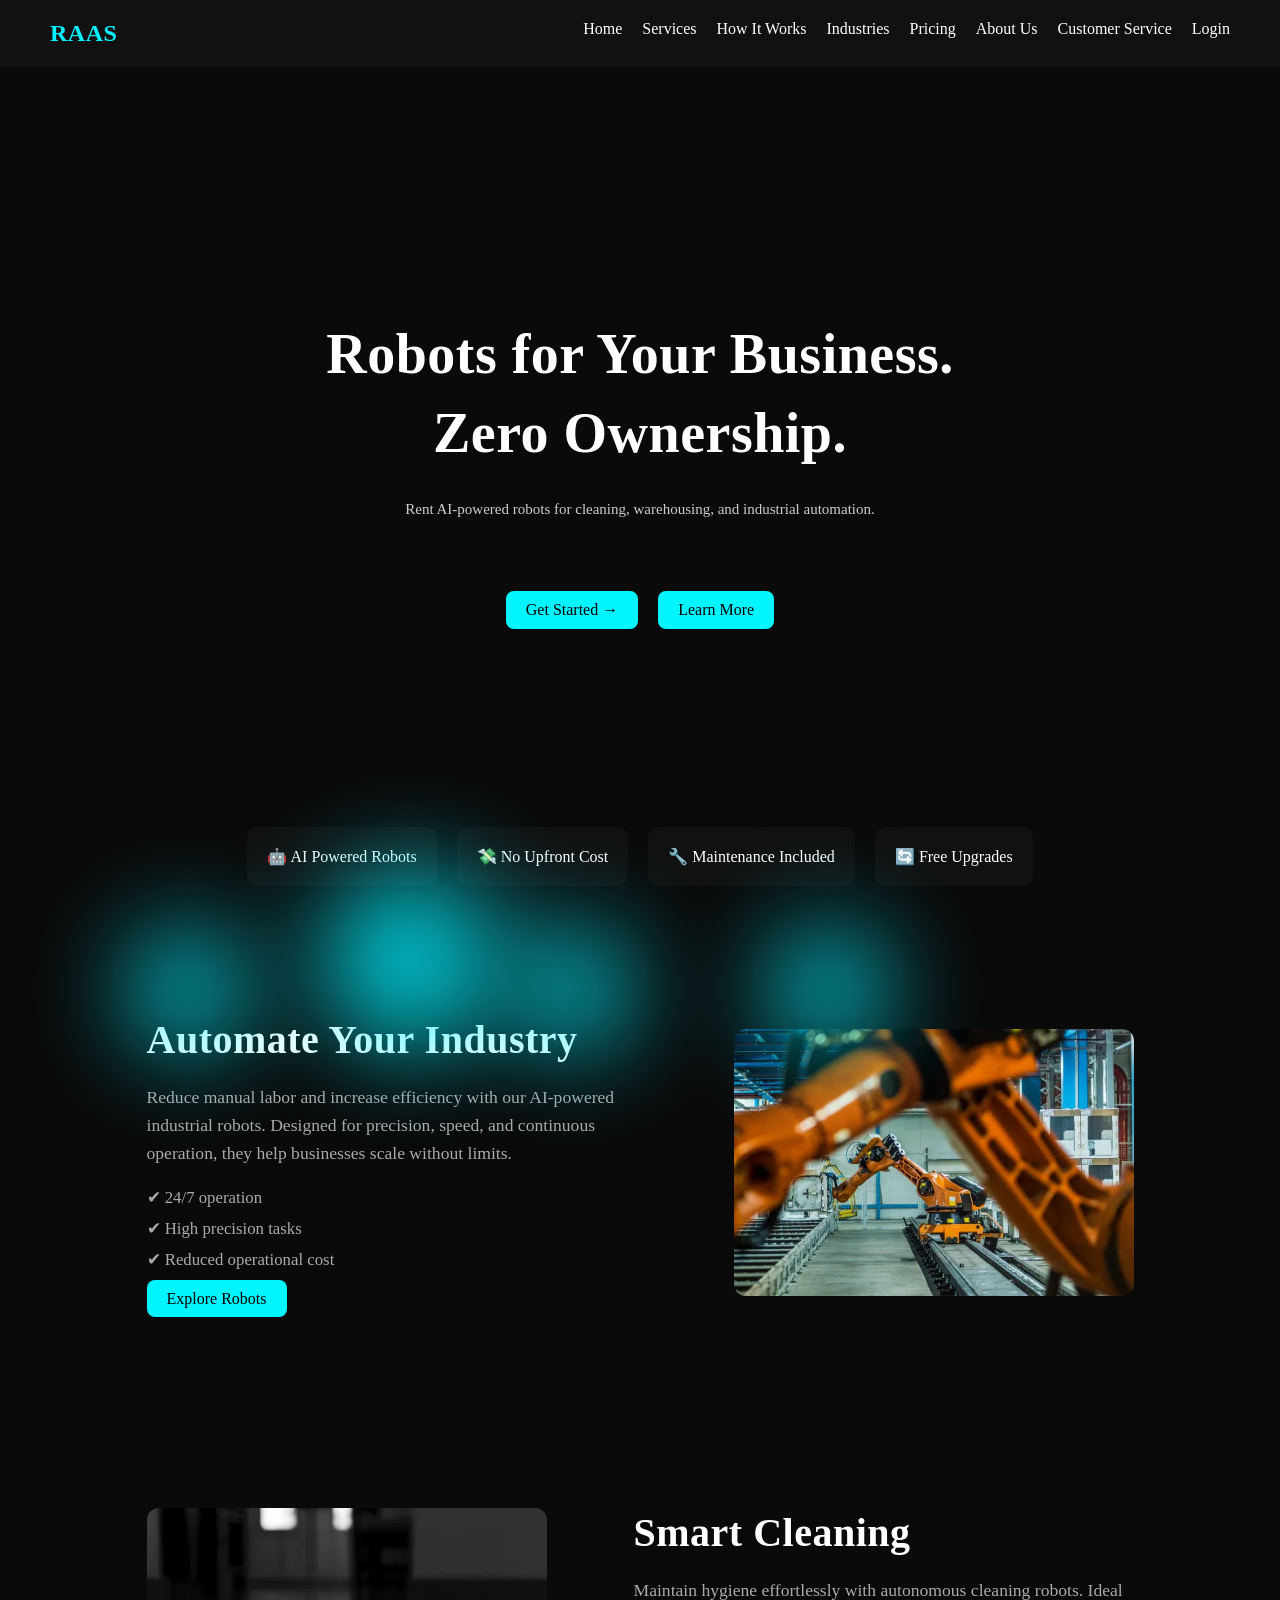
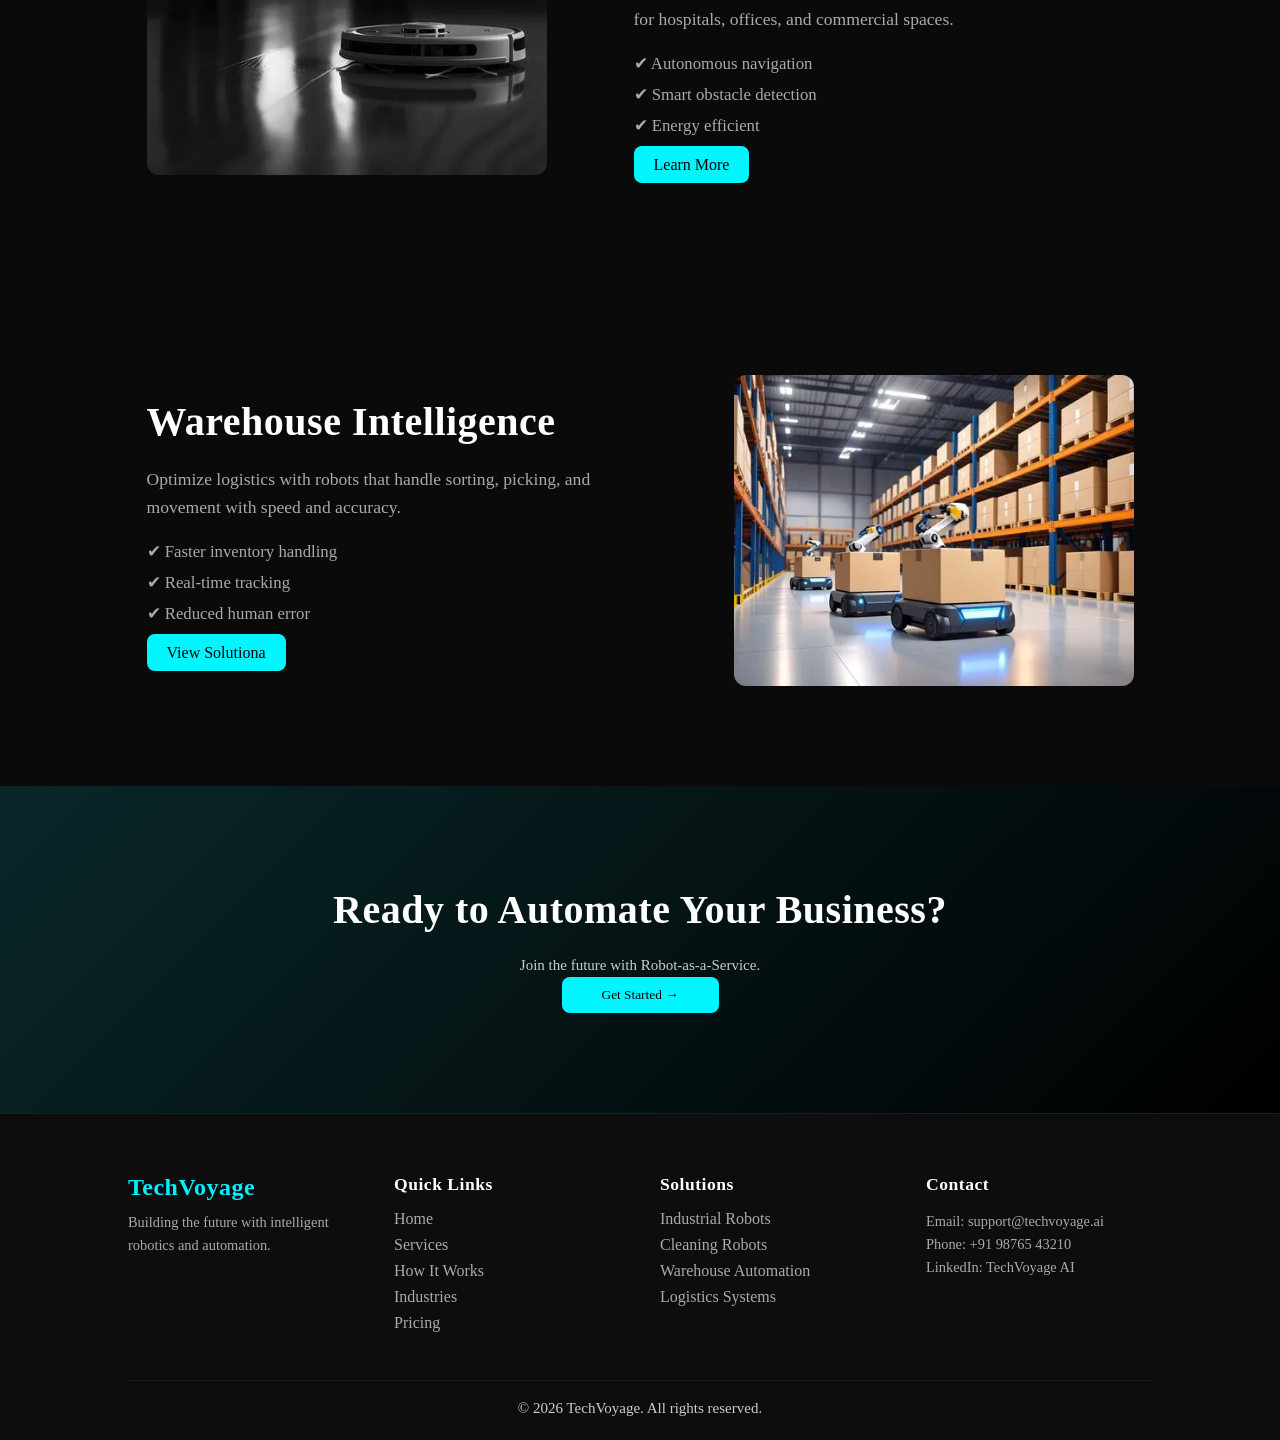
==== index.html @ e443af31 "replaced file" ====
<!DOCTYPE html>
<html lang="en">
<head>
  <meta charset="UTF-8">
  <title>RAAS - Home</title>
  <meta name="viewport" content="width=device-width, initial-scale=1.0">
  <link rel="stylesheet" href="assets_css/global.css">
  <link rel="stylesheet" href="home_page/home.css">
</head>

<body>

  <!-- BACKGROUND ANIMATION -->
  <div class="background-animation">
    <span></span>
    <span></span>
    <span></span>
    <span></span>
  </div>

  <!-- NAVBAR -->
  <nav>
    <h1>RAAS</h1>
    <ul>
      <li><a href="home_page/home.html">Home</a></li>
      <li><a href="services_page/services.html">Services</a></li>
      <li><a href="how_it_works/how_it_works.html">How It Works</a></li>
      <li><a href="industries_page/industries.html">Industries</a></li>
      <li><a href="pricing/pricing.html">Pricing</a></li>
      <li><a href="about_us/about.html">About Us</a></li>
      <li><a href="customer_service/customer.html">Customer Service</a></li>
      <li><a href="login_page/login.html">Login</a></li>
    </ul>
  </nav>

  <!-- HERO -->
  <section class="hero">
    <h2>Robots for Your Business.<br>Zero Ownership.</h2>
    <p>Rent AI-powered robots for cleaning, warehousing, and industrial automation.</p>

    <div class="buttons">
      <a href="pricing/pricing.html" class="btn primary">
    Get Started →
</a>
      <a href="how_it_works/how_it_works.html" class="btn secondary">
    Learn More
      </a>
    </div>
  </section>

  <!-- FEATURES -->
  <section class="features">
    <div class="feature-box">🤖 AI Powered Robots</div>
    <div class="feature-box">💸 No Upfront Cost</div>
    <div class="feature-box">🔧 Maintenance Included</div>
    <div class="feature-box">🔄 Free Upgrades</div>
  </section>
  <section class="how-it-works">

<section class="split-section">
  <div class="text">
  <h2>Automate Your Industry</h2>
  <p>
    Reduce manual labor and increase efficiency with our AI-powered industrial robots.
    Designed for precision, speed, and continuous operation, they help businesses scale without limits.
  </p>

  <ul class="info-list">
    <li>✔ 24/7 operation</li>
    <li>✔ High precision tasks</li>
    <li>✔ Reduced operational cost</li>
  </ul>

  <a href="services_page/services.html" class="btn primary">
  Explore Robots
</a>
</div>

  <div class="image">
    <img src="assets_css/images/ir.webp" alt="">
  </div>
</section>

<section class="split-section reverse">
  <div class="text">
  <h2>Smart Cleaning</h2>
  <p>
    Maintain hygiene effortlessly with autonomous cleaning robots.
    Ideal for hospitals, offices, and commercial spaces.
  </p>

  <ul class="info-list">
    <li>✔ Autonomous navigation</li>
    <li>✔ Smart obstacle detection</li>
    <li>✔ Energy efficient</li>
  </ul>

  <a href="industries_page/industries.html#cleaning" class="btn secondary">
  Learn More
</a>
</div>

  <div class="image">
    <img src="assets_css/images/cl.webp" alt="">
  </div>
</section>

<section class="split-section">
  <div class="text">
  <h2>Warehouse Intelligence</h2>
  <p>
    Optimize logistics with robots that handle sorting, picking, and movement with speed and accuracy.
  </p>

  <ul class="info-list">
    <li>✔ Faster inventory handling</li>
    <li>✔ Real-time tracking</li>
    <li>✔ Reduced human error</li>
  </ul>

  <a href="industries_page/industries.html#warehouse" class="btn primary">
  View Solutiona
</a>
</div>

  <div class="image">
    <img src="assets_css/images/wh.webp" alt="">
  </div>
</section>

<section class="cta">
  <h2>Ready to Automate Your Business?</h2>
  <p>Join the future with Robot-as-a-Service.</p>
  <button class="btn primary"><a href="pricing/pricing.html" class="btn primary">
    Get Started →
</a></button>
</section>

  <!-- FOOTER -->
 
  <footer class="footer">

  <div class="footer-container">

    <!-- BRAND -->
    <div class="footer-col">
      <h2>TechVoyage</h2>
      <p>Building the future with intelligent robotics and automation.</p>
    </div>

    <!-- LINKS -->
    <div class="footer-col">
      <h3>Quick Links</h3>
      <a href="home_page/home.html">Home</a>
      <a href="services_page/services.html">Services</a>
      <a href="how_it_works/how_it_works.html">How It Works</a>
      <a href="industries_page/industries.html">Industries</a>
      <a href="pricing/pricing.html">Pricing</a>
    </div>

    <!-- SERVICES -->
    <div class="footer-col">
      <h3>Solutions</h3>
      <a href="services_page/services.html#industrial">Industrial Robots</a>
      <a href="services_page/services.html#cleaning">Cleaning Robots</a>
      <a href="services_page/services.html#warehouse">Warehouse Automation</a>
      <a href="services_page/services.html#logistics">Logistics Systems</a>
    </div>

    <!-- CONTACT -->
    <div class="footer-col">
      <h3>Contact</h3>
      <p>Email: support@techvoyage.ai</p>
      <p>Phone: +91 98765 43210</p>
      <p>LinkedIn: TechVoyage AI</p>
    </div>

  </div>

  <!-- BOTTOM -->
  <div class="footer-bottom">
    <p>© 2026 TechVoyage. All rights reserved.</p>
  </div>

</footer>

</body>
</html>
---- assets_css/global.css ----
/* =========================
   RESET & BASE
========================= */
* {
  margin: 0;
  padding: 0;
  box-sizing: border-box;
}

html, body {
  width: 100%;
  height: 100%;
  scroll-behavior: smooth;
}

/* BODY + CURSOR */
body {
  background: #0a0a0a;
  color: white;
  cursor: url("images/robot2.png") 16 16, auto;
}

button:hover,
a:hover {
  cursor: url("images/robot.png") 16 16, pointer;
}

/* BACKGROUND */
.background-animation {
  position: fixed;
  width: 100%;
  height: 100%;
  z-index: 0;
  pointer-events: none;
}

.background-animation span {
  position: absolute;
  bottom: -150px;
  width: 120px;
  height: 120px;
  background: rgba(0, 240, 255, 0.8);
  border-radius: 50%;
  animation: rise 10s linear infinite;
  filter: blur(50px);
}

.background-animation span:nth-child(1){ left:10%; animation-duration:8s; }
.background-animation span:nth-child(2){ left:25%; animation-duration:12s; width:180px; height:180px;}
.background-animation span:nth-child(3){ left:40%; animation-duration:10s;}
.background-animation span:nth-child(4){ left:60%; animation-duration:14s;}
.background-animation span:nth-child(5){ left:75%; animation-duration:9s;}
.background-animation span:nth-child(6){ left:90%; animation-duration:11s;}

@keyframes rise {
  0% { transform: translateY(0); opacity:0.6; }
  100% { transform: translateY(-120vh); opacity:0; }
}

/* NAVBAR */
nav {
  display: flex;
  justify-content: space-between;
  padding: 20px 50px;
  background: #111;
}

nav h1 { color: #00f0ff; }

nav ul {
  display: flex;
  gap: 20px;
  list-style: none;
}

nav a {
  color: white;
  text-decoration: none;
}


/* =========================
   TYPOGRAPHY
========================= */
h1, h2, h3, h4, h5, h6 {
  font-weight: 600;
  letter-spacing: 0.5px;
}

p {
  font-size: 15px;
  line-height: 1.6;
  color: #cccccc;
}

a {
  text-decoration: none;
  color: inherit;
}

/* =========================
   LAYOUT UTILITIES
========================= */
.section {
  padding: 60px 80px;
}

.container {
  width: 100%;
  max-width: 1200px;
  margin: auto;
}

.flex {
  display: flex;
  align-items: center;
  justify-content: center;
}

.grid {
  display: grid;
}

/* =========================
   BUTTONS
========================= */
button {
  border: none;
  outline: none;
  cursor: pointer;
  font-family: inherit;
}

.btn {
  padding: 10px 20px;
  border-radius: 8px;
  background: #00f5ff;
  color: #000;
  font-weight: 500;
  transition: 0.3s ease;
}

.btn:hover {
  opacity: 0.8;
  transform: translateY(-2px);
}

/* =========================
   CARDS
========================= */
.card {
  background: #111;
  border-radius: 16px;
  padding: 20px;
  transition: 0.3s ease;
}

.card:hover {
  transform: translateY(-5px);
}

/* =========================
   IMAGES
========================= */
img {
  max-width: 100%;
  height: auto;
  display: block;
}

/* =========================
   SCROLLBAR
========================= */
::-webkit-scrollbar {
  width: 6px;
}

::-webkit-scrollbar-thumb {
  background: #00f5ff;
  border-radius: 10px;
}

/* =========================
   FADE ANIMATION
========================= */
.fade-in {
  animation: fadeIn 0.8s ease-in-out;
}

@keyframes fadeIn {
  from {
    opacity: 0;
    transform: translateY(20px);
  }
  to {
    opacity: 1;
    transform: translateY(0);
  }
}
/* FOOTER */
.footer {
  background: #0d0d0d;
  padding: 60px 10% 20px;
  border-top: 1px solid rgba(0,240,255,0.1);
}

/* GRID */
.footer-container {
  display: grid;
  grid-template-columns: repeat(auto-fit, minmax(200px, 1fr));
  gap: 40px;
}

/* COLUMN */
.footer-col h2 {
  color: #00f0ff;
  margin-bottom: 10px;
}

.footer-col h3 {
  margin-bottom: 15px;
  font-size: 1.1rem;
}

.footer-col p {
  color: #aaa;
  font-size: 0.9rem;
  line-height: 1.6;
}

/* LINKS */
.footer-col a {
  display: block;
  color: #aaa;
  text-decoration: none;
  margin-bottom: 8px;
  transition: 0.3s;
}

.footer-col a:hover {
  color: #00f0ff;
  transform: translateX(5px);
}

/* BOTTOM */
.footer-bottom {
  margin-top: 40px;
  text-align: center;
  border-top: 1px solid rgba(255,255,255,0.05);
  padding-top: 15px;
  color: #666;
  font-size: 0.85rem;
}
:root {
  --primary: #00f0ff;
  --bg-dark: #0a0a0a;
  --card-bg: #111;
  --text-muted: #aaa;
}
[id] {
  scroll-margin-top: 80px; /* adjust based on your navbar height */
}
.card {
  position: relative;
  border-radius: 16px;
  transition: 0.3s ease;
}

/* TARGET GLOW */
.card:target {
  animation: cardGlow 0.7s ease-in-out;
  border-left: 4px solid #00f0ff;
}

/* GLOW ANIMATION */
@keyframes cardGlow {
  0% {
    box-shadow: 0 0 0px rgba(0,240,255,0);
  }
  50% {
    box-shadow:
      0 0 25px rgba(0,240,255,0.6),
      0 0 50px rgba(0,240,255,0.3);
    transform: scale(1.02);
  }
  100% {
    box-shadow: 0 0 0px rgba(0,240,255,0);
    transform: scale(1);
  }
}
/* MODAL BASE */
.modal {
  position: fixed;
  top: 0;
  left: 0;
  width: 100%;
  height: 100%;

  background: rgba(0,0,0,0.8);
  backdrop-filter: blur(8px);

  display: flex;
  justify-content: center;
  align-items: center;

  opacity: 0;
  pointer-events: none;
  transition: 0.3s;
  z-index: 999;
}

/* SHOW */
.modal:target {
  opacity: 1;
  pointer-events: auto;
}

/* BOX */
.modal-content {
  background: #111;
  padding: 30px;
  border-radius: 20px;
  width: 350px;
  position: relative;

  border: 1px solid rgba(0,240,255,0.2);
  transform: scale(0.8);
  transition: 0.3s;
}

/* POP EFFECT */
.modal:target .modal-content {
  transform: scale(1);
}

/* CLOSE */
.close {
  position: absolute;
  top: 10px;
  right: 15px;
  font-size: 22px;
  text-decoration: none;
  color: white;
}

/* CHAT STYLE */
.messages {
  text-align: left;
  margin: 15px 0;
}

.messages p {
  margin-bottom: 10px;
  font-size: 0.9rem;
}

.chat-box input {
  width: 100%;
  padding: 10px;
  border-radius: 8px;
  border: none;
}
.ai-box {
  width: 380px;
}

/* Differentiate AI messages */
.messages p {
  padding: 8px 12px;
  border-radius: 10px;
  margin-bottom: 8px;
}

/* USER */
.messages p:nth-child(odd) {
  background: rgba(255,255,255,0.05);
  text-align: right;
}

/* AI */
.messages p:nth-child(even) {
  background: rgba(0,240,255,0.1);
  color: #00f0ff;
}
/* BETTER CONTENT FLOW */
.call-box {
  display: flex;
  flex-direction: column;
  gap: 12px;
  text-align: left;
  position: relative;
}

/* SUBTEXT */
.call-box .sub {
  color: #aaa;
  font-size: 0.95rem;
}

/* PHONE */
.call-box .phone {
  font-size: 1rem;
  margin-top: 5px;
}

/* BUTTON FIX */
.call-btn {
  margin-top: 10px;
  align-self: flex-start; /* 🔥 keeps it aligned left */
}

/* CLOSE BUTTON FIX */
.close {
  position: absolute;
  top: 15px;
  right: 20px;
  font-size: 22px;
}
.ai-box input {
  width: 100%;
  padding: 16px 18px;
  border-radius: 12px;

  font-size: 1rem;

  border: 1px solid rgba(0,240,255,0.2);
  background: rgba(255,255,255,0.04);
}
---- home_page/home.css ----
/* RESET */
/* HERO */
.hero {
  height: 90vh;

  display: flex;
  flex-direction: column;
  justify-content: center;   /* vertical center */
  align-items: center;       /* horizontal center */

  text-align: center;        /* center text */
  padding: 20px;
}
.hero h2 {
  font-size: 3.5rem;
  margin-bottom: 25px;
  line-height: 1.4;
}

.hero p {
  margin-bottom: 40px;
}

.buttons {
  margin-top: 15px;
}

/* BUTTONS */
.buttons {
  display: flex;
  justify-content: center;
  align-items: center;
  gap: 20px; /* 🔥 THIS fixes the spacing */
  margin-top: 30px;
}



/* FEATURES */
.features {
  display: flex;
  justify-content: center;
  gap: 20px;

  padding: 30px 20px;   /* reduce this (was probably 60px+) */
  margin-top: -80px;    /* 👈 pulls it upward */
}

.feature-box {
  background: #111;
  padding: 20px;
  border-radius: 10px;
}
/* SPLIT SECTIONS */
.split-section {
  display: flex;
  align-items: center;
  justify-content: space-around;
  padding: 100px 10%;
  gap: 50px;
}

.split-section .text {
  max-width: 500px;
}

.split-section h2 {
  font-size: 2.5rem;
  margin-bottom: 20px;
}

.split-section p {
  color: #aaa;
  margin-bottom: 20px;
}

.split-section .image img {
  width: 400px;
  border-radius: 12px;
  transition: 0.4s;
}

.split-section .image img:hover {
  transform: scale(1.05);
}

/* REVERSE */
.reverse {
  flex-direction: row-reverse;
}
.cta {
  text-align: center;
  padding: 100px 20px;
  background: linear-gradient(135deg, #00f0ff20, #000);
}
.cta h2 {
  font-size: 2.5rem;
  margin-bottom: 20px;
}
/* PARAGRAPH */
.split-section p {
  font-size: 1.1rem;   /* increase size */
  color: #aaa;         /* soft premium grey */
  line-height: 1.6;
}

/* LIST */
.info-list {
  list-style: none;
  margin: 20px 0;
  padding-left: 0;
}

/* LIST ITEMS */
.info-list li {
  font-size: 1.05rem;   /* slightly smaller than paragraph */
  color: #aaa;          /* SAME color as paragraph */
  margin-bottom: 10px;

  display: flex;        /* aligns tick + text */
  align-items: center;
  gap: 10px;
}
.tick {
  color: #00f0ff;   /* your theme color */
  font-weight: bold;
}
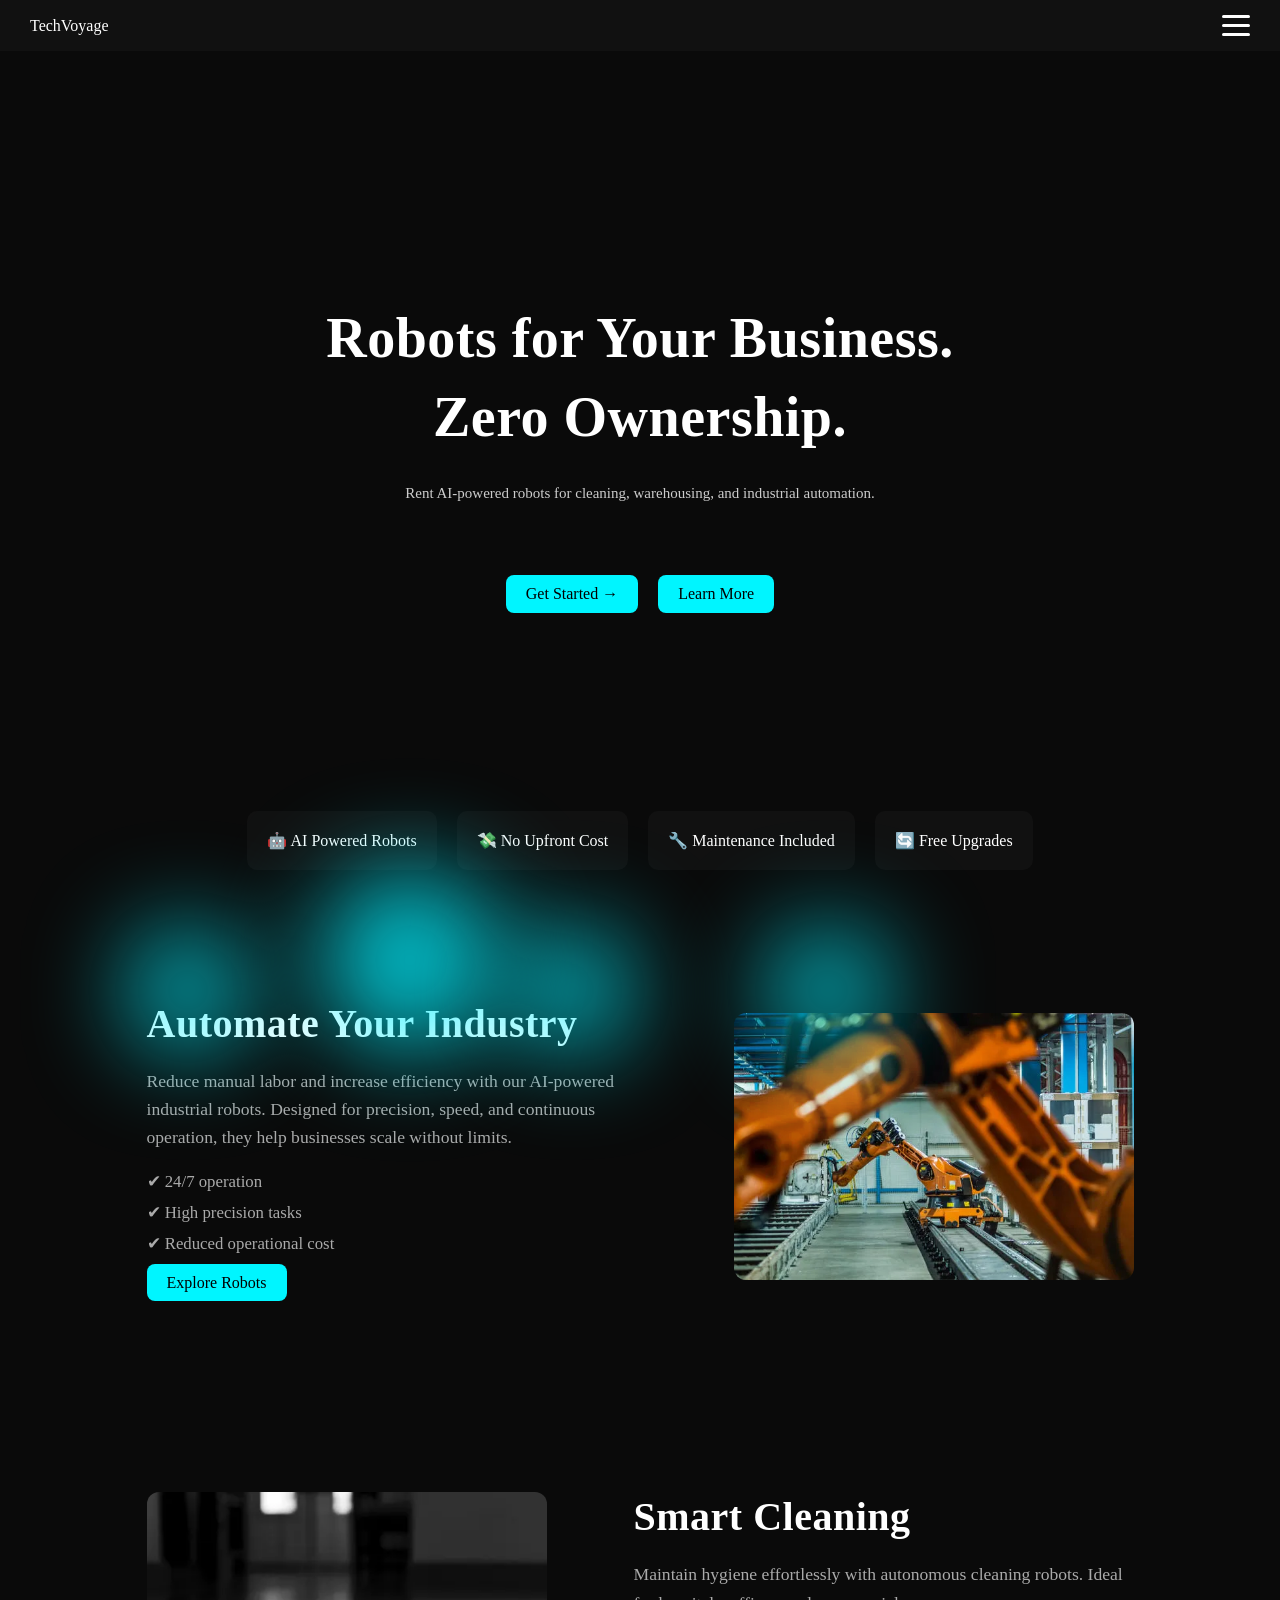
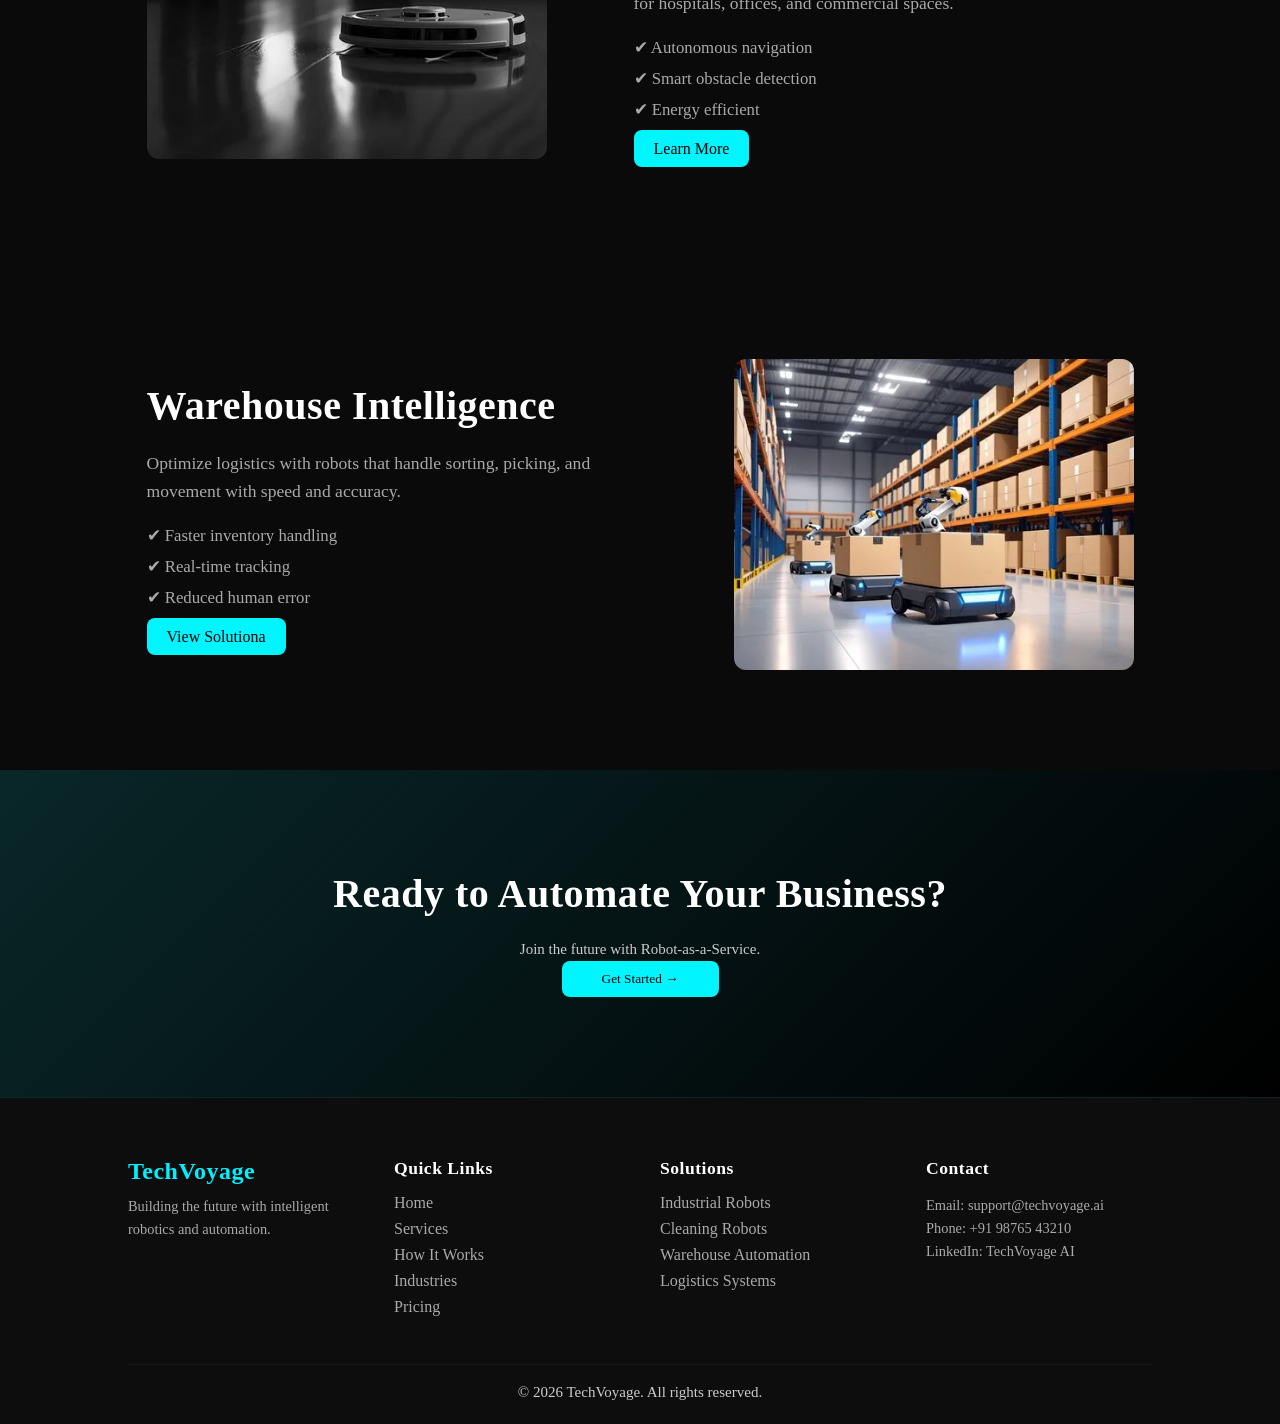
==== commit 7b8d73db: "modified" ====
--- a/index.html
+++ b/index.html
@@ -19,10 +19,16 @@
   </div>
 
   <!-- NAVBAR -->
-  <nav>
-    <h1>RAAS</h1>
-    <ul>
-      <li><a href="home_page/home.html">Home</a></li>
+  <nav class="navbar">
+    <div class="logo">TechVoyage</div>
+
+  <div class="hamburger" id="hamburger">
+  <span></span>
+  <span></span>
+  <span></span>
+</div>
+    <ul class="nav-links" id="nav-links">
+      <li><a href="/index.html">Home</a></li>
       <li><a href="services_page/services.html">Services</a></li>
       <li><a href="how_it_works/how_it_works.html">How It Works</a></li>
       <li><a href="industries_page/industries.html">Industries</a></li>
@@ -183,6 +189,6 @@
   </div>
 
 </footer>
-
+<script src="./js/main.js"></script>
 </body>
 </html>
--- a/assets_css/global.css
+++ b/assets_css/global.css
@@ -67,12 +67,6 @@
 
 nav h1 { color: #00f0ff; }
 
-nav ul {
-  display: flex;
-  gap: 20px;
-  list-style: none;
-}
-
 nav a {
   color: white;
   text-decoration: none;
@@ -425,4 +419,224 @@
 
   border: 1px solid rgba(0,240,255,0.2);
   background: rgba(255,255,255,0.04);
-}+}
+@media (max-width: 768px) {
+
+  /* STACK LAYOUTS */
+  .container,
+  .cards,
+  .flex,
+  .row {
+    flex-direction: column;
+    display: flex;
+  }
+
+  /* TEXT */
+  h1 {
+    font-size: 2rem;
+    text-align: center;
+  }
+
+  h2 {
+    font-size: 1.5rem;
+    text-align: center;
+  }
+
+  p {
+    text-align: center;
+  }
+
+  /* BUTTONS */
+  .btn {
+    width: 100%;
+  }
+
+  /* CARDS */
+  .card {
+    width: 100%;
+  }
+
+}
+@media (max-width: 768px){
+  nav{
+    flex-direction: column;
+    align-items: center;
+    gap: 10px;
+  }
+}
+@media(max-width: 768px){
+  .modal-content{
+    width: 90%;
+  }
+  .ai-box{
+    width: 100%
+  }
+  .footer{
+    padding: 40px 20px;
+  }
+  .background-animation span{
+    width: 80px;
+    height: 80px;
+    filter: blur(30px);
+  }
+}
+/* NAVBAR */
+.navbar {
+  display: flex;
+  justify-content: space-between;
+  align-items: center;
+  padding: 15px 30px;
+}
+
+/* HAMBURGER */
+.hamburger {
+  font-size: 28px;
+  cursor: pointer;
+  display: none;
+}
+
+/* NAV LINKS DEFAULT */
+.nav-links {
+  display: flex;
+  list-style: none;
+  gap: 20px;
+}
+
+/* MOBILE */
+@media (max-width: 768px) {
+
+  .hamburger {
+    display: block;
+  }
+
+  .nav-links {
+    position: absolute;
+    top: 60px;
+    right: 0;
+    width: 100%;
+    background: #0f172a;
+
+    flex-direction: column;
+    align-items: center;
+
+    max-height: 0;       /* hidden initially */
+    overflow: hidden;
+
+    transition: max-height 0.4s ease;
+  }
+
+  .nav-links.active {
+    max-height: 500px;   /* shows menu */
+  }
+
+  .nav-links li {
+    padding: 15px 0;
+  }
+}
+/* FORCE NAVBAR FIX */
+
+.nav-links {
+  display: none !important;
+}
+
+.nav-links.active {
+  display: flex !important;
+  flex-direction: column;
+  background: #0f172a;
+  position: absolute;
+  top: 60px;
+  right: 0;
+  width: 100%;
+  padding: 20px 0;
+}
+
+.hamburger {
+  display: block !important;
+  cursor: pointer;
+  font-size: 28px;
+}
+/* =========================
+   CLEAN NAVBAR SYSTEM (NEW)
+========================= */
+
+/* HAMBURGER LINES */
+.hamburger {
+  display: none;
+  flex-direction: column;
+  gap: 6px;
+  cursor: pointer;
+  z-index: 1001;
+}
+
+.hamburger span {
+  width: 25px;
+  height: 3px;
+  background: white;
+  border-radius: 2px;
+  transition: 0.3s ease;
+}
+
+/* ANIMATION TO X */
+.hamburger.active span:nth-child(1) {
+  transform: rotate(45deg) translate(5px, 5px);
+}
+
+.hamburger.active span:nth-child(2) {
+  opacity: 0;
+}
+
+.hamburger.active span:nth-child(3) {
+  transform: rotate(-45deg) translate(6px, -6px);
+}
+
+/* NAVBAR FIX */
+.navbar {
+  position: relative;
+  
+}
+
+/* MOBILE MENU CLEAN VERSION */
+@media (max-width: 768px) {
+
+  .hamburger {
+    display: flex;
+  }
+
+  .nav-links {
+    position: absolute;
+    top: 70px;
+    right: 0;
+    width: 100%;
+    background: #0f172a;
+
+    flex-direction: column;
+    align-items: center;
+
+    max-height: 0;
+    overflow: hidden;
+
+    transition: max-height 0.4s ease;
+  }
+
+  .nav-links.active {
+    max-height: 500px;
+  }
+
+  .nav-links li {
+    padding: 15px 0;
+  }
+}
+/* FORCE HAMBURGER VISIBLE */
+.hamburger {
+  display: flex !important;
+  flex-direction: column;
+  gap: 6px;
+  cursor: pointer;
+}
+
+.hamburger span {
+  width: 28px;
+  height: 3px;
+  background: white;
+  display: block;
+}
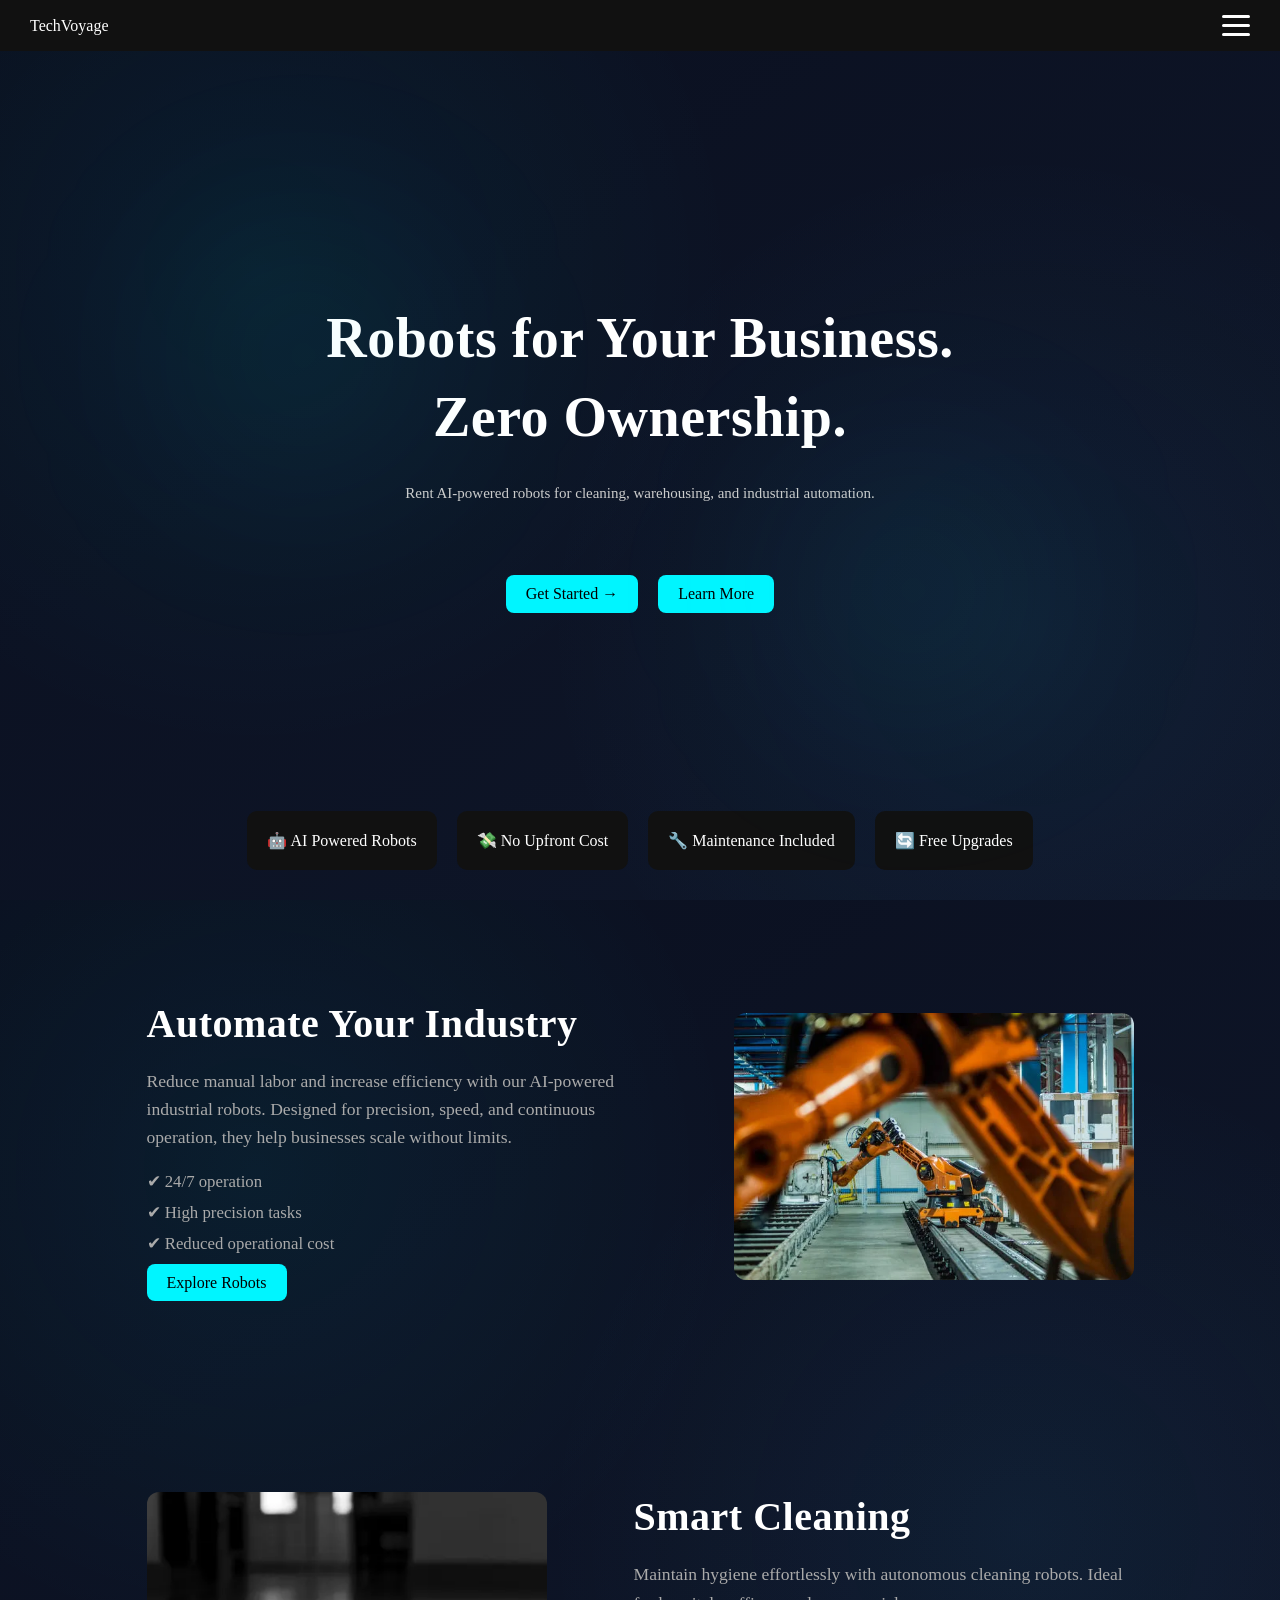
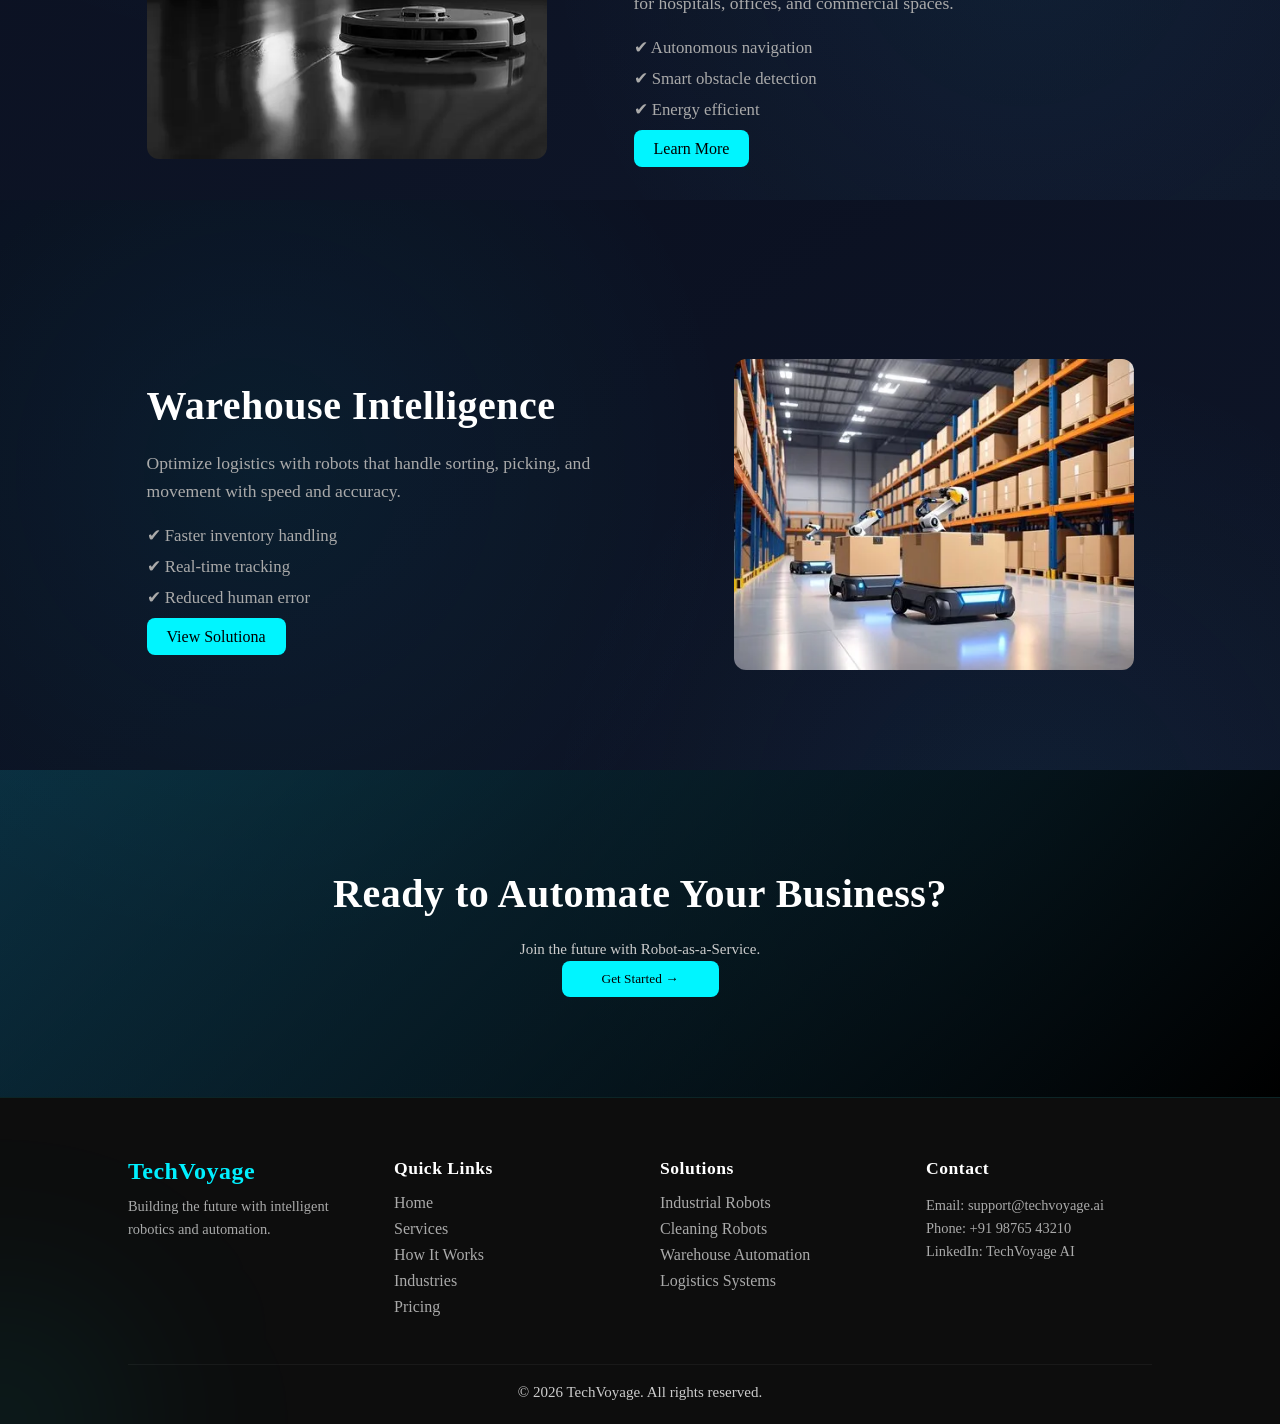
==== commit 9c481a2c: "modified" ====
--- a/index.html
+++ b/index.html
@@ -11,12 +11,10 @@
 <body>
 
   <!-- BACKGROUND ANIMATION -->
-  <div class="background-animation">
-    <span></span>
-    <span></span>
-    <span></span>
-    <span></span>
-  </div>
+  <div class="glass-bg">
+  <div class="glass-orb"></div>
+  <div class="glass-orb"></div>
+</div>
 
   <!-- NAVBAR -->
   <nav class="navbar">
@@ -190,5 +188,7 @@
 
 </footer>
 <script src="./js/main.js"></script>
+<script src="js/cursor.js"></script>
+<script src="js/background.js"></script>
 </body>
 </html>
--- a/assets_css/global.css
+++ b/assets_css/global.css
@@ -25,37 +25,6 @@
   cursor: url("images/robot.png") 16 16, pointer;
 }
 
-/* BACKGROUND */
-.background-animation {
-  position: fixed;
-  width: 100%;
-  height: 100%;
-  z-index: 0;
-  pointer-events: none;
-}
-
-.background-animation span {
-  position: absolute;
-  bottom: -150px;
-  width: 120px;
-  height: 120px;
-  background: rgba(0, 240, 255, 0.8);
-  border-radius: 50%;
-  animation: rise 10s linear infinite;
-  filter: blur(50px);
-}
-
-.background-animation span:nth-child(1){ left:10%; animation-duration:8s; }
-.background-animation span:nth-child(2){ left:25%; animation-duration:12s; width:180px; height:180px;}
-.background-animation span:nth-child(3){ left:40%; animation-duration:10s;}
-.background-animation span:nth-child(4){ left:60%; animation-duration:14s;}
-.background-animation span:nth-child(5){ left:75%; animation-duration:9s;}
-.background-animation span:nth-child(6){ left:90%; animation-duration:11s;}
-
-@keyframes rise {
-  0% { transform: translateY(0); opacity:0.6; }
-  100% { transform: translateY(-120vh); opacity:0; }
-}
 
 /* NAVBAR */
 nav {
@@ -473,11 +442,6 @@
   }
   .footer{
     padding: 40px 20px;
-  }
-  .background-animation span{
-    width: 80px;
-    height: 80px;
-    filter: blur(30px);
   }
 }
 /* NAVBAR */
@@ -640,3 +604,95 @@
   background: white;
   display: block;
 }
+.navbar {
+  position: relative;
+  z-index: 1000;
+}
+
+.nav-links {
+  z-index: 1000;
+}
+/* CHAT INPUT TEXT FIX */
+.ai-box input {
+  color: white;              /* text color */
+  background: rgba(255,255,255,0.05);
+  border: 1px solid rgba(0,240,255,0.2);
+}
+
+/* placeholder color */
+.ai-box input::placeholder {
+  color: #aaa;
+}
+#live-messages {
+  max-height: 250px;
+  overflow-y: auto;
+}
+/* =========================
+   GLASS BACKGROUND (SOFT)
+========================= */
+
+.glass-bg {
+  position: fixed;
+  top: 0;
+  left: 0;
+  width: 100%;
+  height: 100%;
+  pointer-events: none;
+  z-index: 0;
+  overflow: hidden;
+}
+
+/* SOFT ORBS */
+.glass-orb {
+  position: absolute;
+  width: 350px;
+  height: 350px;
+  border-radius: 50%;
+  background: radial-gradient(
+    circle,
+    rgba(0, 240, 255, 0.1),
+    transparent 70%
+  );
+  filter: blur(100px);
+  animation: floatSoft 25s ease-in-out infinite;
+}
+
+/* positions */
+.glass-orb:nth-child(1) {
+  top: 20%;
+  left: 10%;
+}
+
+.glass-orb:nth-child(2) {
+  bottom: 15%;
+  right: 15%;
+}
+
+/* very slow movement */
+@keyframes floatSoft {
+  0% { transform: translate(0, 0); }
+  50% { transform: translate(40px, -40px); }
+  100% { transform: translate(0, 0); }
+}
+/* CURSOR GLOW - STRONGER */
+.cursor-glow {
+  position: fixed;
+  width: 320px;
+  height: 320px;
+  border-radius: 50%;
+  pointer-events: none;
+
+  background: radial-gradient(
+    circle,
+    rgba(0, 240, 255, 0.18),
+    rgba(0, 240, 255, 0.08),
+    transparent 70%
+  );
+
+  filter: blur(100px);
+
+  transform: translate(-50%, -50%);
+  z-index: 1;
+
+  transition: transform 0.08s ease-out;
+}
